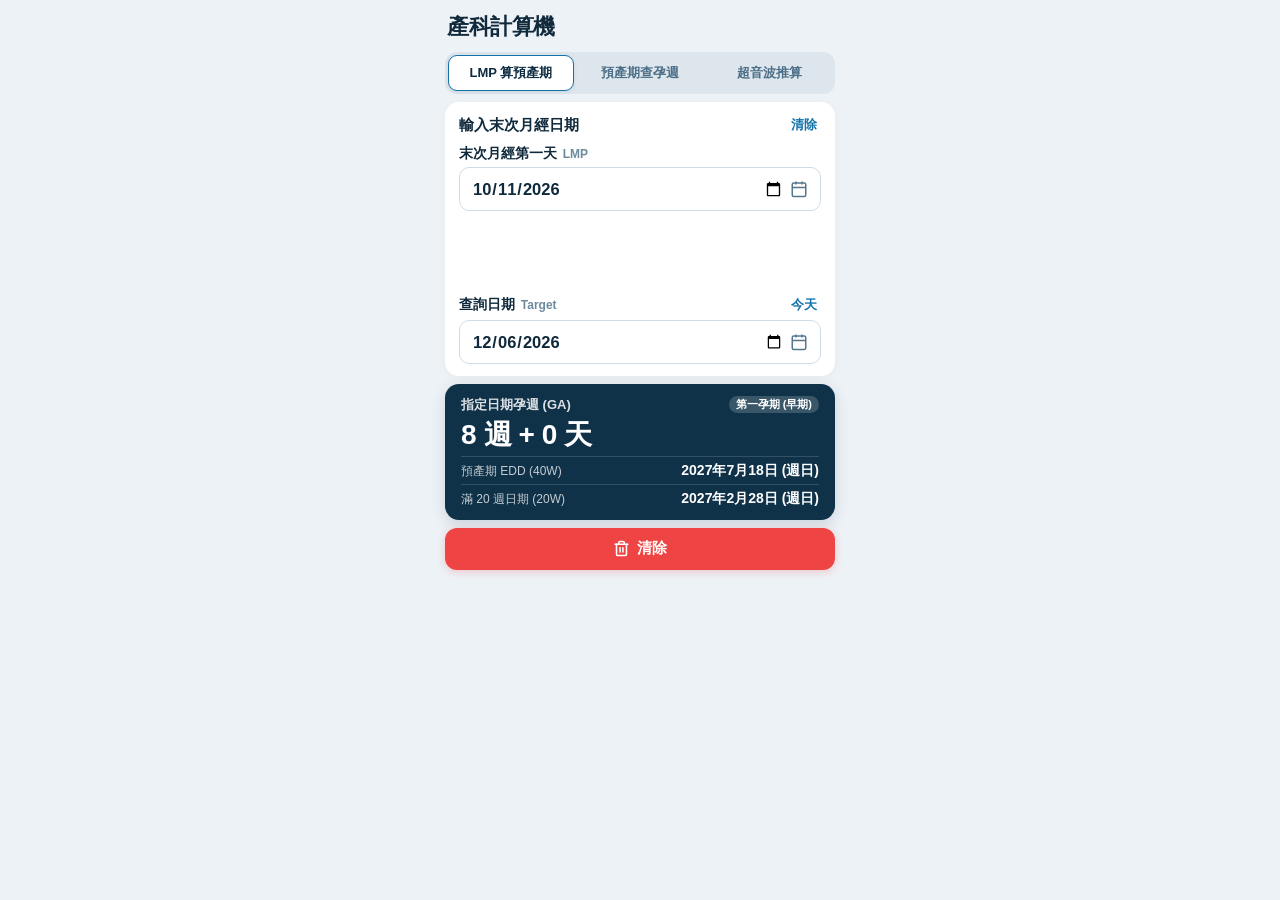
==== docs/index.html @ 5636f6a9 "feat: setup GitHub Pages with web clip icon in docs/ and remove private KVC in ContentView.swift" ====
<!DOCTYPE html>
<html lang="zh-TW">
<head>
  <meta charset="UTF-8">
  <meta name="viewport" content="width=device-width, initial-scale=1.0, maximum-scale=1.0, user-scalable=no, viewport-fit=cover">
  <meta name="apple-mobile-web-app-capable" content="yes">
  <meta name="apple-mobile-web-app-status-bar-style" content="black-translucent">
  <meta name="apple-mobile-web-app-title" content="產科計算機">
  <link rel="apple-touch-icon" href="apple-touch-icon.png">
  <link rel="icon" type="image/png" href="apple-touch-icon.png">
  <meta name="theme-color" content="#EDF2F7">
  <title>產科計算機</title>
  <link rel="stylesheet" href="css/ios-style.css">
</head>
<body>
  <div class="app-container">
    
    <!-- 頂部標題列 -->
    <header class="app-header">
      <h1 class="main-title">產科計算機</h1>
    </header>


    <!-- ★ 1. 最上面：選擇模式分段控制器 -->
    <nav class="mode-nav-segmented">
      <button class="mode-nav-btn active" data-mode="lmp">
        LMP 算預產期
      </button>
      <button class="mode-nav-btn" data-mode="edd">
        預產期查孕週
      </button>
      <button class="mode-nav-btn" data-mode="us">
        超音波推算
      </button>
    </nav>

    <!-- ★ 2. 中間：輸入卡片 (含水平全幅滑移軌道) -->
    <main class="input-card">
      <div class="card-header-row">
        <h2 id="cardTitle" class="card-header-title">輸入末次月經日期</h2>
        <button id="btnClear" class="btn-text-action">清除</button>
      </div>

      <!-- 全幅滑移視窗 (Slider Viewport) -->
      <div class="card-slider-viewport">
        <div id="sliderTrack" class="card-slider-track">
          
          <!-- 面板 1: LMP 模式 -->
          <div class="card-slide-panel" data-panel="lmp">
            <div class="field-group">
              <label class="field-label">末次月經第一天 <span class="field-sub">LMP</span></label>
              <div class="date-input-wrapper">
                <input type="date" id="lmpDateInput" class="custom-date-input">
                <span class="date-calendar-icon">
                  <svg width="18" height="18" viewBox="0 0 24 24" fill="none" stroke="currentColor" stroke-width="2">
                    <rect x="3" y="4" width="18" height="18" rx="2" ry="2"></rect>
                    <line x1="16" y1="2" x2="16" y2="6"></line>
                    <line x1="8" y1="2" x2="8" y2="6"></line>
                    <line x1="3" y1="10" x2="21" y2="10"></line>
                  </svg>
                </span>
              </div>
            </div>
          </div>

          <!-- 面板 2: EDD 模式 -->
          <div class="card-slide-panel" data-panel="edd">
            <div class="field-group">
              <label class="field-label">預產期 <span class="field-sub">EDD / EDC</span></label>
              <div class="date-input-wrapper">
                <input type="date" id="eddDateInput" class="custom-date-input">
                <span class="date-calendar-icon">
                  <svg width="18" height="18" viewBox="0 0 24 24" fill="none" stroke="currentColor" stroke-width="2">
                    <rect x="3" y="4" width="18" height="18" rx="2" ry="2"></rect>
                    <line x1="16" y1="2" x2="16" y2="6"></line>
                    <line x1="8" y1="2" x2="8" y2="6"></line>
                    <line x1="3" y1="10" x2="21" y2="10"></line>
                  </svg>
                </span>
              </div>
            </div>
          </div>

          <!-- 面板 3: 超音波模式 -->
          <div class="card-slide-panel" data-panel="us">
            <div class="us-field-group">
              <div class="field-group">
                <label class="field-label">超音波檢查日 <span class="field-sub">Scan Date</span></label>
                <div class="date-input-wrapper">
                  <input type="date" id="usScanDateInput" class="custom-date-input">
                  <span class="date-calendar-icon">
                    <svg width="18" height="18" viewBox="0 0 24 24" fill="none" stroke="currentColor" stroke-width="2">
                      <rect x="3" y="4" width="18" height="18" rx="2" ry="2"></rect>
                      <line x1="16" y1="2" x2="16" y2="6"></line>
                      <line x1="8" y1="2" x2="8" y2="6"></line>
                      <line x1="3" y1="10" x2="21" y2="10"></line>
                    </svg>
                  </span>
                </div>
              </div>
              <div class="field-row-two-col">
                <div class="field-group col-item">
                  <label class="field-label">CRL <span class="field-sub">頭臀長</span></label>
                  <div class="num-input-wrapper">
                    <input type="number" id="crlInput" class="custom-num-input" placeholder="例如 15" step="0.1" min="1" max="100">
                    <span class="num-unit">mm</span>
                  </div>
                </div>
                <div class="field-group col-item">
                  <label class="field-label">GS <span class="field-sub">妊娠囊</span></label>
                  <div class="num-input-wrapper">
                    <input type="number" id="gsInput" class="custom-num-input" placeholder="例如 20" step="0.1" min="1" max="100">
                    <span class="num-unit">mm</span>
                  </div>
                </div>
              </div>
            </div>
          </div>

        </div>
      </div>

      <!-- 查詢日期 (預設今天，含快捷按鈕) -->
      <div class="field-group">
        <div class="field-label-row">
          <label class="field-label">查詢日期 <span class="field-sub">Target</span></label>
          <button id="btnSetToday" class="btn-text-action">今天</button>
        </div>
        <div class="date-input-wrapper">
          <input type="date" id="queryDateInput" class="custom-date-input">
          <span class="date-calendar-icon">
            <svg width="18" height="18" viewBox="0 0 24 24" fill="none" stroke="currentColor" stroke-width="2">
              <rect x="3" y="4" width="18" height="18" rx="2" ry="2"></rect>
              <line x1="16" y1="2" x2="16" y2="6"></line>
              <line x1="8" y1="2" x2="8" y2="6"></line>
              <line x1="3" y1="10" x2="21" y2="10"></line>
            </svg>
          </span>
        </div>
      </div>
    </main>

    <!-- ★ 3. 最下面：深藍色換算結果卡片 -->
    <section class="result-navy-card">
      <div class="result-label-row">
        <span id="resultCardLabel" class="result-top-label">指定日期孕週 (GA)</span>
        <span id="resultBadge" class="result-pill-badge">--</span>
      </div>

      <!-- 大字週數換算結果 -->
      <div id="resultGaDisplay" class="result-main-val">-- 週 + - 天</div>

      <!-- 超音波當日週數 (僅超音波模式顯示) -->
      <div id="usScanRow" class="result-sub-row" style="display: none;">
        <span class="result-sub-label">檢查當日週數</span>
        <span id="resultScanGaDisplay" class="result-sub-val">-- 週 + - 天</span>
      </div>

      <!-- 預產期資訊列 -->
      <div class="result-sub-row">
        <span id="resultSubLabel" class="result-sub-label">預產期 EDD (40W)</span>
        <span id="resultEddDisplay" class="result-sub-val">-- 年 -- 月 -- 日</span>
      </div>

      <!-- 滿 20 週日期資訊列 (高層次超音波基準) -->
      <div class="result-sub-row">
        <span class="result-sub-label">滿 20 週日期 (20W)</span>
        <span id="resultWeek20Display" class="result-sub-val">-- 年 -- 月 -- 日</span>
      </div>
    </section>

    <!-- ★ 4. UI 最下面：紅色清除按鈕 -->
    <button id="btnResetAll" class="btn-danger-reset">
      <svg width="17" height="17" viewBox="0 0 24 24" fill="none" stroke="currentColor" stroke-width="2.2" stroke-linecap="round" stroke-linejoin="round">
        <path d="M3 6h18"></path>
        <path d="M19 6v14c0 1-1 2-2 2H7c-1 0-2-1-2-2V6"></path>
        <path d="M8 6V4c0-1 1-2 2-2h4c1 0 2 1 2 2v2"></path>
        <line x1="10" y1="11" x2="10" y2="17"></line>
        <line x1="14" y1="11" x2="14" y2="17"></line>
      </svg>
      清除
    </button>

  </div>

  <!-- 腳本載入 -->

  <script src="js/ob-engine.js"></script>
  <script src="js/app.js"></script>
</body>
</html>
---- docs/css/ios-style.css ----
/* ==========================================================================
   OB Calculator - iPhone 專屬精簡無滾動版面樣式
   移除所有非必要解說文字，全功能一屏完整呈現
   ========================================================================== */

:root {
  --bg-canvas: #EDF2F7;
  --card-bg: #FFFFFF;
  --text-dark: #102A3C;
  --text-muted: #57778E;
  --primary-blue: #1473AB;
  --input-border: #CFDCE8;
  --input-border-active: #1473AB;
  --navy-card-bg: #0F3249;
  --navy-card-text: #FFFFFF;
}

* {
  box-sizing: border-box;
  margin: 0;
  padding: 0;
  -webkit-tap-highlight-color: transparent;
}

html, body {
  width: 100%;
  overflow-x: hidden;
  background-color: var(--bg-canvas);
}

body {
  font-family: -apple-system, BlinkMacSystemFont, "SF Pro Display", "SF Pro Text", "PingFang TC", "Helvetica Neue", Arial, sans-serif;
  color: var(--text-dark);
  line-height: 1.35;
  -webkit-font-smoothing: antialiased;
  padding-top: max(env(safe-area-inset-top, 0px), 8px);
  padding-bottom: max(env(safe-area-inset-bottom, 0px), 12px);
  padding-left: max(env(safe-area-inset-left, 0px), 16px);
  padding-right: max(env(safe-area-inset-right, 0px), 16px);
  min-height: 100vh;
  display: flex;
  flex-direction: column;
  align-items: center;
}

.app-container {
  width: 100%;
  max-width: 390px;
  display: flex;
  flex-direction: column;
  gap: 8px;
}

/* 頂部標題列 */
.app-header {
  display: flex;
  align-items: center;
  justify-content: flex-start;
  padding: 4px 2px 2px 2px;
}

.main-title {
  font-size: 22px;
  font-weight: 800;
  color: var(--text-dark);
  letter-spacing: -0.4px;
}

/* ★ 1. 選擇模式分段控制器 */

.mode-nav-segmented {
  display: flex;
  background-color: #DDE6ED;
  border-radius: 12px;
  padding: 3px;
  gap: 3px;
}

.mode-nav-btn {
  flex: 1;
  border: 1.5px solid transparent;
  background: transparent;
  padding: 8px 2px;
  border-radius: 9px;
  font-size: 13px;
  font-weight: 600;
  color: #4C6E86;
  cursor: pointer;
  transition: all 0.15s ease;
  text-align: center;
  white-space: nowrap;
}

.mode-nav-btn.active {
  background-color: #FFFFFF;
  border-color: #1272AA;
  color: #0C2B40;
  font-weight: 700;
  box-shadow: 0 1px 4px rgba(16, 42, 60, 0.08);
}

/* ★ 2. 輸入卡片 */
.input-card {
  background-color: var(--card-bg);
  border-radius: 14px;
  padding: 12px 14px;
  box-shadow: 0 2px 8px rgba(16, 42, 60, 0.04);
  display: flex;
  flex-direction: column;
  gap: 8px;
}

.card-header-row {
  display: flex;
  justify-content: space-between;
  align-items: center;
}

.card-header-title {
  font-size: 15px;
  font-weight: 700;
  color: var(--text-dark);
}

.btn-text-action {
  background: transparent;
  border: none;
  font-size: 13px;
  font-weight: 600;
  color: #1473AB;
  cursor: pointer;
  padding: 2px 4px;
}

.btn-text-action:active {
  opacity: 0.6;
}

/* 全幅滑移視窗與滑動軌道 (Apple HIG Page View Controller 視覺體驗) */
.card-slider-viewport {
  width: 100%;
  overflow: hidden;
  position: relative;
}

.card-slider-track {
  display: flex;
  width: 300%;
  transition: transform 0.32s cubic-bezier(0.22, 1, 0.36, 1);
  will-change: transform;
}

.card-slide-panel {
  width: 33.3333%;
  flex-shrink: 0;
  display: flex;
  flex-direction: column;
  gap: 8px;
  padding: 1px 0;
}

/* 欄位群組 */
.field-group {
  display: flex;
  flex-direction: column;
  gap: 4px;
}

.field-label-row {
  display: flex;
  justify-content: space-between;
  align-items: center;
}

.field-label {
  font-size: 13.5px;
  font-weight: 700;
  color: var(--text-dark);
}

.field-sub {
  font-size: 12px;
  font-weight: 600;
  color: #6C8A9E;
  margin-left: 2px;
}

.date-input-wrapper {
  position: relative;
  width: 100%;
  display: flex;
  align-items: center;
  background-color: #FFFFFF;
  border: 1.5px solid var(--input-border);
  border-radius: 10px;
  padding: 0 12px;
  height: 44px;
  transition: border-color 0.15s;
}

.date-input-wrapper:focus-within {
  border-color: var(--input-border-active);
  box-shadow: 0 0 0 2px rgba(20, 115, 171, 0.15);
}

.custom-date-input {
  width: 100%;
  height: 100%;
  border: none;
  background: transparent;
  font-size: 16.5px;
  font-weight: 700;
  color: var(--text-dark);
  font-family: inherit;
  outline: none;
  cursor: pointer;
  -webkit-appearance: none;
}

.date-calendar-icon {
  display: flex;
  align-items: center;
  justify-content: center;
  color: #55778E;
  pointer-events: none;
  margin-left: 6px;
}

/* 超音波輸入專用樣式 */
.us-field-group {
  display: flex;
  flex-direction: column;
  gap: 8px;
}

.field-row-two-col {
  display: flex;
  gap: 8px;
  width: 100%;
}

.col-item {
  flex: 1;
  min-width: 0;
}

.num-input-wrapper {
  position: relative;
  width: 100%;
  display: flex;
  align-items: center;
  background-color: #FFFFFF;
  border: 1.5px solid var(--input-border);
  border-radius: 10px;
  padding: 0 10px;
  height: 44px;
  transition: border-color 0.15s, box-shadow 0.15s;
}

.num-input-wrapper:focus-within {
  border-color: var(--input-border-active);
  box-shadow: 0 0 0 2px rgba(20, 115, 171, 0.15);
}

.custom-num-input {
  width: 100%;
  height: 100%;
  border: none;
  background: transparent;
  font-size: 16.5px;
  font-weight: 700;
  color: var(--text-dark);
  font-family: inherit;
  outline: none;
  -webkit-appearance: none;
}

.custom-num-input::placeholder {
  color: #9EB5C7;
  font-weight: 500;
}

.num-unit {
  font-size: 13px;
  font-weight: 700;
  color: var(--text-muted);
  margin-left: 4px;
  user-select: none;
}

/* ★ 3. 最下面：深藍色換算結果卡片 */
.result-navy-card {
  background-color: var(--navy-card-bg);
  color: var(--navy-card-text);
  border-radius: 14px;
  padding: 12px 16px;
  display: flex;
  flex-direction: column;
  gap: 4px;
  box-shadow: 0 4px 14px rgba(15, 50, 73, 0.16);
}

.result-label-row {
  display: flex;
  justify-content: space-between;
  align-items: center;
}

.result-top-label {
  font-size: 13px;
  font-weight: 600;
  color: rgba(255, 255, 255, 0.85);
}

.result-pill-badge {
  background: rgba(255, 255, 255, 0.18);
  padding: 1px 7px;
  border-radius: 10px;
  font-size: 11px;
  font-weight: 600;
}

.result-main-val {
  font-size: 28px;
  font-weight: 800;
  letter-spacing: -0.4px;
  line-height: 1.15;
  margin: 1px 0;
}

.result-sub-row {
  display: flex;
  justify-content: space-between;
  align-items: baseline;
  padding-top: 4px;
  border-top: 1px solid rgba(255, 255, 255, 0.15);
}

.result-sub-label {
  font-size: 12px;
  color: rgba(255, 255, 255, 0.75);
}

.result-sub-val {
  font-size: 14px;
  font-weight: 700;
  color: #FFFFFF;
}

/* ★ 4. UI 最下面：紅色一鍵清空按鈕 */
.btn-danger-reset {
  width: 100%;
  height: 42px;
  background-color: #EF4444;
  color: #FFFFFF;
  border: none;
  border-radius: 12px;
  font-size: 15px;
  font-weight: 700;
  display: flex;
  align-items: center;
  justify-content: center;
  gap: 7px;
  cursor: pointer;
  box-shadow: 0 2px 8px rgba(239, 68, 68, 0.25);
  transition: all 0.15s ease;
  user-select: none;
  -webkit-appearance: none;
}

.btn-danger-reset:active {
  background-color: #DC2626;
  transform: scale(0.98);
  box-shadow: 0 1px 4px rgba(220, 38, 38, 0.2);
}

/* ★ 5. iOS 原生平滑換頁動畫 (Horizontal Slide Transition) */
.slide-in-from-right {
  animation: iosSlideInRight 0.2s cubic-bezier(0.16, 1, 0.3, 1) both;
}

.slide-in-from-left {
  animation: iosSlideInLeft 0.2s cubic-bezier(0.16, 1, 0.3, 1) both;
}

@keyframes iosSlideInRight {
  0% {
    opacity: 0.45;
    transform: translate3d(24px, 0, 0);
  }
  100% {
    opacity: 1;
    transform: translate3d(0, 0, 0);
  }
}

@keyframes iosSlideInLeft {
  0% {
    opacity: 0.45;
    transform: translate3d(-24px, 0, 0);
  }
  100% {
    opacity: 1;
    transform: translate3d(0, 0, 0);
  }
}
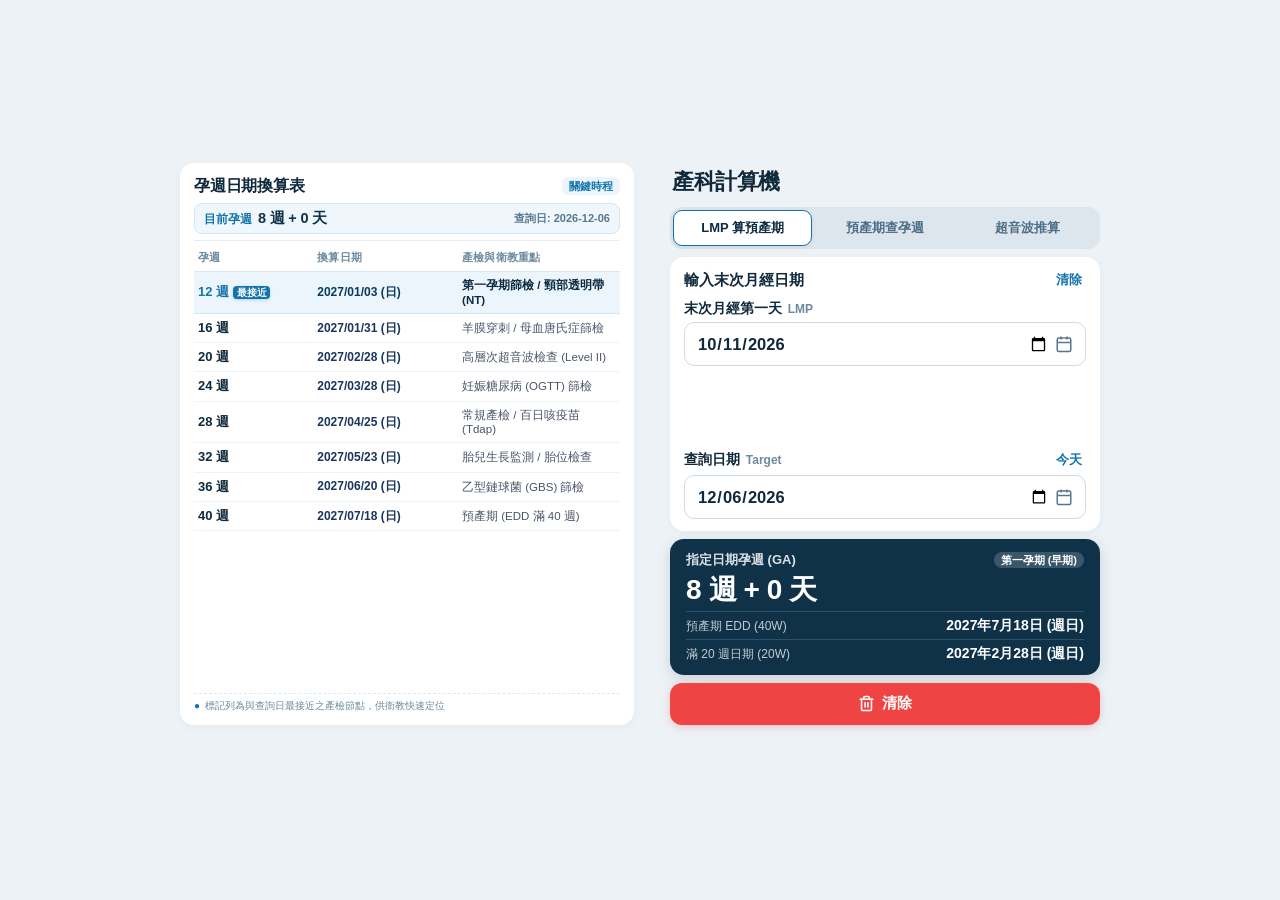
==== commit e0dde6c9: "feat: implement iPhone Duo dual-screen adaptive layout with milestone table" ====
--- a/docs/index.html
+++ b/docs/index.html
@@ -4,10 +4,11 @@
   <meta charset="UTF-8">
   <meta name="viewport" content="width=device-width, initial-scale=1.0, maximum-scale=1.0, user-scalable=no, viewport-fit=cover">
   <meta name="apple-mobile-web-app-capable" content="yes">
-  <meta name="apple-mobile-web-app-status-bar-style" content="black-translucent">
+  <meta name="apple-mobile-web-app-status-bar-style" content="default">
   <meta name="apple-mobile-web-app-title" content="產科計算機">
   <link rel="apple-touch-icon" href="apple-touch-icon.png">
   <link rel="icon" type="image/png" href="apple-touch-icon.png">
+  <link rel="manifest" href="manifest.json">
   <meta name="theme-color" content="#EDF2F7">
   <title>產科計算機</title>
   <link rel="stylesheet" href="css/ios-style.css">
@@ -15,79 +16,99 @@
 <body>
   <div class="app-container">
     
-    <!-- 頂部標題列 -->
-    <header class="app-header">
-      <h1 class="main-title">產科計算機</h1>
-    </header>
-
-
-    <!-- ★ 1. 最上面：選擇模式分段控制器 -->
-    <nav class="mode-nav-segmented">
-      <button class="mode-nav-btn active" data-mode="lmp">
-        LMP 算預產期
-      </button>
-      <button class="mode-nav-btn" data-mode="edd">
-        預產期查孕週
-      </button>
-      <button class="mode-nav-btn" data-mode="us">
-        超音波推算
-      </button>
-    </nav>
-
-    <!-- ★ 2. 中間：輸入卡片 (含水平全幅滑移軌道) -->
-    <main class="input-card">
-      <div class="card-header-row">
-        <h2 id="cardTitle" class="card-header-title">輸入末次月經日期</h2>
-        <button id="btnClear" class="btn-text-action">清除</button>
+    <!-- ★ 左側欄：孕週日期換算表 (Duo 開蓋雙螢幕時自然呈現，合蓋時平順收合) -->
+    <aside class="duo-schedule-pane" id="duoSchedulePane" aria-label="孕週日期換算表">
+      <div class="schedule-card">
+        <div class="schedule-header">
+          <div class="schedule-title-row">
+            <h2 class="schedule-title">孕週日期換算表</h2>
+            <span class="schedule-mode-tag" id="scheduleModeTag">關鍵時程</span>
+          </div>
+          <div class="schedule-current-banner" id="scheduleCurrentBanner">
+            <div class="banner-text-group">
+              <span class="schedule-banner-label">目前孕週</span>
+              <span class="schedule-banner-val" id="scheduleGaValue">-- 週 + - 天</span>
+            </div>
+            <span class="schedule-banner-date" id="scheduleQueryDateDisplay"></span>
+          </div>
+        </div>
+
+        <!-- 空狀態 (未輸入末次月經/預產期時顯示) -->
+        <div class="schedule-empty-state" id="scheduleEmptyState" style="display: none;">
+          <div class="empty-icon-wrap">
+            <svg width="34" height="34" viewBox="0 0 24 24" fill="none" stroke="currentColor" stroke-width="1.8">
+              <rect x="3" y="4" width="18" height="18" rx="2" ry="2"></rect>
+              <line x1="16" y1="2" x2="16" y2="6"></line>
+              <line x1="8" y1="2" x2="8" y2="6"></line>
+              <line x1="3" y1="10" x2="21" y2="10"></line>
+              <circle cx="12" cy="15" r="2"></circle>
+            </svg>
+          </div>
+          <p class="empty-title">請在右側輸入日期</p>
+          <p class="empty-desc">輸入末次月經或預產期後，將自動排定各週產檢節點</p>
+        </div>
+
+        <!-- 孕週換算表格 (12, 16, 20, 24, 28, 32, 36, 40 週) -->
+        <div class="schedule-table-wrap" id="scheduleTableWrap">
+          <table class="milestone-table">
+            <thead>
+              <tr>
+                <th class="th-week">孕週</th>
+                <th class="th-date">換算日期</th>
+                <th class="th-focus">產檢與衛教重點</th>
+              </tr>
+            </thead>
+            <tbody id="milestoneTableBody">
+              <!-- 由 JavaScript 動態即時渲染 -->
+            </tbody>
+          </table>
+        </div>
+
+        <div class="schedule-footer-hint" id="scheduleFooterHint">
+          <span class="hint-bullet">●</span>
+          <span class="hint-text">標記列為與查詢日最接近之產檢節點，供衛教快速定位</span>
+        </div>
       </div>
-
-      <!-- 全幅滑移視窗 (Slider Viewport) -->
-      <div class="card-slider-viewport">
-        <div id="sliderTrack" class="card-slider-track">
-          
-          <!-- 面板 1: LMP 模式 -->
-          <div class="card-slide-panel" data-panel="lmp">
-            <div class="field-group">
-              <label class="field-label">末次月經第一天 <span class="field-sub">LMP</span></label>
-              <div class="date-input-wrapper">
-                <input type="date" id="lmpDateInput" class="custom-date-input">
-                <span class="date-calendar-icon">
-                  <svg width="18" height="18" viewBox="0 0 24 24" fill="none" stroke="currentColor" stroke-width="2">
-                    <rect x="3" y="4" width="18" height="18" rx="2" ry="2"></rect>
-                    <line x1="16" y1="2" x2="16" y2="6"></line>
-                    <line x1="8" y1="2" x2="8" y2="6"></line>
-                    <line x1="3" y1="10" x2="21" y2="10"></line>
-                  </svg>
-                </span>
-              </div>
-            </div>
-          </div>
-
-          <!-- 面板 2: EDD 模式 -->
-          <div class="card-slide-panel" data-panel="edd">
-            <div class="field-group">
-              <label class="field-label">預產期 <span class="field-sub">EDD / EDC</span></label>
-              <div class="date-input-wrapper">
-                <input type="date" id="eddDateInput" class="custom-date-input">
-                <span class="date-calendar-icon">
-                  <svg width="18" height="18" viewBox="0 0 24 24" fill="none" stroke="currentColor" stroke-width="2">
-                    <rect x="3" y="4" width="18" height="18" rx="2" ry="2"></rect>
-                    <line x1="16" y1="2" x2="16" y2="6"></line>
-                    <line x1="8" y1="2" x2="8" y2="6"></line>
-                    <line x1="3" y1="10" x2="21" y2="10"></line>
-                  </svg>
-                </span>
-              </div>
-            </div>
-          </div>
-
-          <!-- 面板 3: 超音波模式 -->
-          <div class="card-slide-panel" data-panel="us">
-            <div class="us-field-group">
+    </aside>
+
+    <!-- ★ 右側欄：計算機本體 (合蓋為單畫面置中，開蓋時平順移至右側) -->
+    <main class="duo-calculator-pane" id="duoCalculatorPane">
+      
+      <!-- 頂部標題列 -->
+      <header class="app-header">
+        <h1 class="main-title">產科計算機</h1>
+      </header>
+
+      <!-- 1. 選擇模式分段控制器 -->
+      <nav class="mode-nav-segmented">
+        <button class="mode-nav-btn active" data-mode="lmp">
+          LMP 算預產期
+        </button>
+        <button class="mode-nav-btn" data-mode="edd">
+          預產期查孕週
+        </button>
+        <button class="mode-nav-btn" data-mode="us">
+          超音波推算
+        </button>
+      </nav>
+
+      <!-- 2. 輸入卡片 (含水平全幅滑移軌道) -->
+      <section class="input-card">
+        <div class="card-header-row">
+          <h2 id="cardTitle" class="card-header-title">輸入末次月經日期</h2>
+          <button id="btnClear" class="btn-text-action">清除</button>
+        </div>
+
+        <!-- 全幅滑移視窗 (Slider Viewport) -->
+        <div class="card-slider-viewport">
+          <div id="sliderTrack" class="card-slider-track">
+            
+            <!-- 面板 1: LMP 模式 -->
+            <div class="card-slide-panel" data-panel="lmp">
               <div class="field-group">
-                <label class="field-label">超音波檢查日 <span class="field-sub">Scan Date</span></label>
+                <label class="field-label">末次月經第一天 <span class="field-sub">LMP</span></label>
                 <div class="date-input-wrapper">
-                  <input type="date" id="usScanDateInput" class="custom-date-input">
+                  <input type="date" id="lmpDateInput" class="custom-date-input">
                   <span class="date-calendar-icon">
                     <svg width="18" height="18" viewBox="0 0 24 24" fill="none" stroke="currentColor" stroke-width="2">
                       <rect x="3" y="4" width="18" height="18" rx="2" ry="2"></rect>
@@ -98,94 +119,142 @@
                   </span>
                 </div>
               </div>
-              <div class="field-row-two-col">
-                <div class="field-group col-item">
-                  <label class="field-label">CRL <span class="field-sub">頭臀長</span></label>
-                  <div class="num-input-wrapper">
-                    <input type="number" id="crlInput" class="custom-num-input" placeholder="例如 15" step="0.1" min="1" max="100">
-                    <span class="num-unit">mm</span>
+            </div>
+
+            <!-- 面板 2: EDD 模式 -->
+            <div class="card-slide-panel" data-panel="edd">
+              <div class="field-group">
+                <label class="field-label">預產期 <span class="field-sub">EDD / EDC</span></label>
+                <div class="date-input-wrapper">
+                  <input type="date" id="eddDateInput" class="custom-date-input">
+                  <span class="date-calendar-icon">
+                    <svg width="18" height="18" viewBox="0 0 24 24" fill="none" stroke="currentColor" stroke-width="2">
+                      <rect x="3" y="4" width="18" height="18" rx="2" ry="2"></rect>
+                      <line x1="16" y1="2" x2="16" y2="6"></line>
+                      <line x1="8" y1="2" x2="8" y2="6"></line>
+                      <line x1="3" y1="10" x2="21" y2="10"></line>
+                    </svg>
+                  </span>
+                </div>
+              </div>
+            </div>
+
+            <!-- 面板 3: 超音波模式 -->
+            <div class="card-slide-panel" data-panel="us">
+              <div class="us-field-group">
+                <div class="field-group">
+                  <label class="field-label">超音波檢查日 <span class="field-sub">Scan Date</span></label>
+                  <div class="date-input-wrapper">
+                    <input type="date" id="usScanDateInput" class="custom-date-input">
+                    <span class="date-calendar-icon">
+                      <svg width="18" height="18" viewBox="0 0 24 24" fill="none" stroke="currentColor" stroke-width="2">
+                        <rect x="3" y="4" width="18" height="18" rx="2" ry="2"></rect>
+                        <line x1="16" y1="2" x2="16" y2="6"></line>
+                        <line x1="8" y1="2" x2="8" y2="6"></line>
+                        <line x1="3" y1="10" x2="21" y2="10"></line>
+                      </svg>
+                    </span>
                   </div>
                 </div>
-                <div class="field-group col-item">
-                  <label class="field-label">GS <span class="field-sub">妊娠囊</span></label>
-                  <div class="num-input-wrapper">
-                    <input type="number" id="gsInput" class="custom-num-input" placeholder="例如 20" step="0.1" min="1" max="100">
-                    <span class="num-unit">mm</span>
+                <div class="field-row-two-col">
+                  <div class="field-group col-item">
+                    <label class="field-label">CRL <span class="field-sub">頭臀長</span></label>
+                    <div class="num-input-wrapper">
+                      <input type="number" id="crlInput" class="custom-num-input" placeholder="例如 15" step="0.1" min="1" max="100">
+                      <span class="num-unit">mm</span>
+                    </div>
                   </div>
+                  <div class="field-group col-item">
+                    <label class="field-label">GS <span class="field-sub">妊娠囊</span></label>
+                    <div class="num-input-wrapper">
+                      <input type="number" id="gsInput" class="custom-num-input" placeholder="例如 20" step="0.1" min="1" max="100">
+                      <span class="num-unit">mm</span>
+                    </div>
+                  </div>
                 </div>
               </div>
             </div>
-          </div>
-
-        </div>
-      </div>
-
-      <!-- 查詢日期 (預設今天，含快捷按鈕) -->
-      <div class="field-group">
-        <div class="field-label-row">
-          <label class="field-label">查詢日期 <span class="field-sub">Target</span></label>
-          <button id="btnSetToday" class="btn-text-action">今天</button>
-        </div>
-        <div class="date-input-wrapper">
-          <input type="date" id="queryDateInput" class="custom-date-input">
-          <span class="date-calendar-icon">
-            <svg width="18" height="18" viewBox="0 0 24 24" fill="none" stroke="currentColor" stroke-width="2">
-              <rect x="3" y="4" width="18" height="18" rx="2" ry="2"></rect>
-              <line x1="16" y1="2" x2="16" y2="6"></line>
-              <line x1="8" y1="2" x2="8" y2="6"></line>
-              <line x1="3" y1="10" x2="21" y2="10"></line>
-            </svg>
-          </span>
-        </div>
-      </div>
+
+          </div>
+        </div>
+
+        <!-- 查詢日期 (預設今天，含快捷按鈕) -->
+        <div class="field-group">
+          <div class="field-label-row">
+            <label class="field-label">查詢日期 <span class="field-sub">Target</span></label>
+            <button id="btnSetToday" class="btn-text-action">今天</button>
+          </div>
+          <div class="date-input-wrapper">
+            <input type="date" id="queryDateInput" class="custom-date-input">
+            <span class="date-calendar-icon">
+              <svg width="18" height="18" viewBox="0 0 24 24" fill="none" stroke="currentColor" stroke-width="2">
+                <rect x="3" y="4" width="18" height="18" rx="2" ry="2"></rect>
+                <line x1="16" y1="2" x2="16" y2="6"></line>
+                <line x1="8" y1="2" x2="8" y2="6"></line>
+                <line x1="3" y1="10" x2="21" y2="10"></line>
+              </svg>
+            </span>
+          </div>
+        </div>
+      </section>
+
+      <!-- 3. 深藍色換算結果卡片 -->
+      <section class="result-navy-card">
+        <div class="result-label-row">
+          <span id="resultCardLabel" class="result-top-label">指定日期孕週 (GA)</span>
+          <span id="resultBadge" class="result-pill-badge">--</span>
+        </div>
+
+        <!-- 大字週數換算結果 -->
+        <div id="resultGaDisplay" class="result-main-val">-- 週 + - 天</div>
+
+        <!-- 超音波當日週數 (僅超音波模式顯示) -->
+        <div id="usScanRow" class="result-sub-row" style="display: none;">
+          <span class="result-sub-label">檢查當日週數</span>
+          <span id="resultScanGaDisplay" class="result-sub-val">-- 週 + - 天</span>
+        </div>
+
+        <!-- 預產期資訊列 -->
+        <div class="result-sub-row">
+          <span id="resultSubLabel" class="result-sub-label">預產期 EDD (40W)</span>
+          <span id="resultEddDisplay" class="result-sub-val">-- 年 -- 月 -- 日</span>
+        </div>
+
+        <!-- 滿 20 週日期資訊列 (高層次超音波基準) -->
+        <div class="result-sub-row">
+          <span class="result-sub-label">滿 20 週日期 (20W)</span>
+          <span id="resultWeek20Display" class="result-sub-val">-- 年 -- 月 -- 日</span>
+        </div>
+      </section>
+
+      <!-- 4. UI 最下面：紅色清除按鈕 -->
+      <button id="btnResetAll" class="btn-danger-reset">
+        <svg width="17" height="17" viewBox="0 0 24 24" fill="none" stroke="currentColor" stroke-width="2.2" stroke-linecap="round" stroke-linejoin="round">
+          <path d="M3 6h18"></path>
+          <path d="M19 6v14c0 1-1 2-2 2H7c-1 0-2-1-2-2V6"></path>
+          <path d="M8 6V4c0-1 1-2 2-2h4c1 0 2 1 2 2v2"></path>
+          <line x1="10" y1="11" x2="10" y2="17"></line>
+          <line x1="14" y1="11" x2="14" y2="17"></line>
+        </svg>
+        清除
+      </button>
+
     </main>
 
-    <!-- ★ 3. 最下面：深藍色換算結果卡片 -->
-    <section class="result-navy-card">
-      <div class="result-label-row">
-        <span id="resultCardLabel" class="result-top-label">指定日期孕週 (GA)</span>
-        <span id="resultBadge" class="result-pill-badge">--</span>
-      </div>
-
-      <!-- 大字週數換算結果 -->
-      <div id="resultGaDisplay" class="result-main-val">-- 週 + - 天</div>
-
-      <!-- 超音波當日週數 (僅超音波模式顯示) -->
-      <div id="usScanRow" class="result-sub-row" style="display: none;">
-        <span class="result-sub-label">檢查當日週數</span>
-        <span id="resultScanGaDisplay" class="result-sub-val">-- 週 + - 天</span>
-      </div>
-
-      <!-- 預產期資訊列 -->
-      <div class="result-sub-row">
-        <span id="resultSubLabel" class="result-sub-label">預產期 EDD (40W)</span>
-        <span id="resultEddDisplay" class="result-sub-val">-- 年 -- 月 -- 日</span>
-      </div>
-
-      <!-- 滿 20 週日期資訊列 (高層次超音波基準) -->
-      <div class="result-sub-row">
-        <span class="result-sub-label">滿 20 週日期 (20W)</span>
-        <span id="resultWeek20Display" class="result-sub-val">-- 年 -- 月 -- 日</span>
-      </div>
-    </section>
-
-    <!-- ★ 4. UI 最下面：紅色清除按鈕 -->
-    <button id="btnResetAll" class="btn-danger-reset">
-      <svg width="17" height="17" viewBox="0 0 24 24" fill="none" stroke="currentColor" stroke-width="2.2" stroke-linecap="round" stroke-linejoin="round">
-        <path d="M3 6h18"></path>
-        <path d="M19 6v14c0 1-1 2-2 2H7c-1 0-2-1-2-2V6"></path>
-        <path d="M8 6V4c0-1 1-2 2-2h4c1 0 2 1 2 2v2"></path>
-        <line x1="10" y1="11" x2="10" y2="17"></line>
-        <line x1="14" y1="11" x2="14" y2="17"></line>
-      </svg>
-      清除
-    </button>
-
   </div>
 
   <!-- 腳本載入 -->
-
   <script src="js/ob-engine.js"></script>
   <script src="js/app.js"></script>
+  <script>
+    // PWA Service Worker 註冊 (支援離線秒開與斷網執行)
+    if ('serviceWorker' in navigator) {
+      window.addEventListener('load', () => {
+        navigator.serviceWorker.register('./sw.js')
+          .then((reg) => console.log('PWA ServiceWorker ready, scope:', reg.scope))
+          .catch((err) => console.error('PWA ServiceWorker error:', err));
+      });
+    }
+  </script>
 </body>
 </html>
--- a/docs/css/ios-style.css
+++ b/docs/css/ios-style.css
@@ -1,6 +1,6 @@
 /* ==========================================================================
    OB Calculator - iPhone 專屬精簡無滾動版面樣式
-   移除所有非必要解說文字，全功能一屏完整呈現
+   iPhone Duo 雙螢幕摺疊適配 (合蓋單屏 / 開蓋雙屏左右分欄)
    ========================================================================== */
 
 :root {
@@ -9,10 +9,13 @@
   --text-dark: #102A3C;
   --text-muted: #57778E;
   --primary-blue: #1473AB;
+  --primary-light: #EBF5FB;
   --input-border: #CFDCE8;
   --input-border-active: #1473AB;
   --navy-card-bg: #0F3249;
   --navy-card-text: #FFFFFF;
+  --danger-red: #EF4444;
+  --danger-red-hover: #DC2626;
 }
 
 * {
@@ -43,9 +46,25 @@
   align-items: center;
 }
 
+/* ==========================================================================
+   合蓋時 / 單畫面計算機 (預設版面: 適合快速輸入與查詢，零滾動)
+   ========================================================================== */
+
 .app-container {
   width: 100%;
   max-width: 390px;
+  display: flex;
+  flex-direction: column;
+  gap: 8px;
+}
+
+/* 合蓋或小螢幕時：換算表隱藏 */
+.duo-schedule-pane {
+  display: none !important;
+}
+
+.duo-calculator-pane {
+  width: 100%;
   display: flex;
   flex-direction: column;
   gap: 8px;
@@ -66,8 +85,7 @@
   letter-spacing: -0.4px;
 }
 
-/* ★ 1. 選擇模式分段控制器 */
-
+/* 1. 選擇模式分段控制器 */
 .mode-nav-segmented {
   display: flex;
   background-color: #DDE6ED;
@@ -99,7 +117,7 @@
   box-shadow: 0 1px 4px rgba(16, 42, 60, 0.08);
 }
 
-/* ★ 2. 輸入卡片 */
+/* 2. 輸入卡片 */
 .input-card {
   background-color: var(--card-bg);
   border-radius: 14px;
@@ -127,7 +145,7 @@
   border: none;
   font-size: 13px;
   font-weight: 600;
-  color: #1473AB;
+  color: var(--primary-blue);
   cursor: pointer;
   padding: 2px 4px;
 }
@@ -288,7 +306,7 @@
   user-select: none;
 }
 
-/* ★ 3. 最下面：深藍色換算結果卡片 */
+/* 3. 最下面：深藍色換算結果卡片 */
 .result-navy-card {
   background-color: var(--navy-card-bg);
   color: var(--navy-card-text);
@@ -347,11 +365,11 @@
   color: #FFFFFF;
 }
 
-/* ★ 4. UI 最下面：紅色一鍵清空按鈕 */
+/* 4. UI 最下面：紅色一鍵清空按鈕 */
 .btn-danger-reset {
   width: 100%;
   height: 42px;
-  background-color: #EF4444;
+  background-color: var(--danger-red);
   color: #FFFFFF;
   border: none;
   border-radius: 12px;
@@ -369,24 +387,67 @@
 }
 
 .btn-danger-reset:active {
-  background-color: #DC2626;
+  background-color: var(--danger-red-hover);
   transform: scale(0.98);
   box-shadow: 0 1px 4px rgba(220, 38, 38, 0.2);
 }
 
-/* ★ 5. iOS 原生平滑換頁動畫 (Horizontal Slide Transition) */
-.slide-in-from-right {
-  animation: iosSlideInRight 0.2s cubic-bezier(0.16, 1, 0.3, 1) both;
-}
-
-.slide-in-from-left {
-  animation: iosSlideInLeft 0.2s cubic-bezier(0.16, 1, 0.3, 1) both;
-}
-
-@keyframes iosSlideInRight {
+/* ==========================================================================
+   ★ iPhone Duo / 雙螢幕開蓋與寬螢幕左右分欄 (Dual-Screen Adaptive)
+   左側：孕週日期換算表 | 右側：計算機本體 (流暢開合過渡，避免硬編碼尺寸)
+   ========================================================================== */
+
+@media (min-width: 520px) {
+  body {
+    padding-top: max(env(safe-area-inset-top, 0px), 12px);
+    padding-bottom: max(env(safe-area-inset-bottom, 0px), 24px);
+    padding-left: max(env(safe-area-inset-left, 0px), 16px);
+    padding-right: max(env(safe-area-inset-right, 0px), 16px);
+    justify-content: center;
+  }
+
+  .app-container {
+    max-width: 920px;
+    display: flex;
+    flex-direction: row;
+    align-items: stretch;
+    justify-content: center;
+    gap: 24px; /* 避開 iPhone Duo 物理中軸折痕 (Hinge Safe Margin) */
+  }
+
+  /* 左側欄：孕週日期換算表 */
+  .duo-schedule-pane {
+    display: flex !important;
+    flex-direction: column;
+    flex: 1 1 270px;
+    max-width: 480px;
+    min-width: 250px;
+    animation: duoSlideInLeft 0.3s cubic-bezier(0.16, 1, 0.3, 1) both;
+  }
+
+  /* 右側欄：計算機本體平順移至右側 */
+  .duo-calculator-pane {
+    display: flex;
+    flex-direction: column;
+    flex: 1 1 280px;
+    max-width: 430px;
+    min-width: 260px;
+    gap: 8px;
+    animation: duoShiftRight 0.3s cubic-bezier(0.16, 1, 0.3, 1) both;
+  }
+}
+
+@media (min-width: 768px) {
+  .app-container {
+    gap: 36px;
+  }
+}
+
+/* 開合自然平順動畫 */
+@keyframes duoSlideInLeft {
   0% {
-    opacity: 0.45;
-    transform: translate3d(24px, 0, 0);
+    opacity: 0;
+    transform: translate3d(-18px, 0, 0);
   }
   100% {
     opacity: 1;
@@ -394,10 +455,10 @@
   }
 }
 
-@keyframes iosSlideInLeft {
+@keyframes duoShiftRight {
   0% {
-    opacity: 0.45;
-    transform: translate3d(-24px, 0, 0);
+    opacity: 0.9;
+    transform: translate3d(18px, 0, 0);
   }
   100% {
     opacity: 1;
@@ -405,3 +466,260 @@
   }
 }
 
+/* 減少動態效果 (Accessibility: Prefers-Reduced-Motion) */
+@media (prefers-reduced-motion: reduce) {
+  .duo-schedule-pane,
+  .duo-calculator-pane,
+  .card-slider-track {
+    animation: none !important;
+    transition: none !important;
+    transform: none !important;
+  }
+}
+
+/* ==========================================================================
+   ★ 左側「孕週日期換算表」專屬組件樣式 (適合左螢幕閱讀，專注衛教定位)
+   ========================================================================== */
+
+.schedule-card {
+  background-color: var(--card-bg);
+  border-radius: 14px;
+  padding: 12px 14px;
+  box-shadow: 0 2px 8px rgba(16, 42, 60, 0.04);
+  display: flex;
+  flex-direction: column;
+  height: 100%;
+  justify-content: space-between;
+  box-sizing: border-box;
+}
+
+.schedule-header {
+  display: flex;
+  flex-direction: column;
+  gap: 6px;
+  padding-bottom: 6px;
+  border-bottom: 1px solid #E6EDF3;
+}
+
+.schedule-title-row {
+  display: flex;
+  justify-content: space-between;
+  align-items: center;
+}
+
+.schedule-title {
+  font-size: 16px;
+  font-weight: 700;
+  color: var(--text-dark);
+  letter-spacing: -0.2px;
+}
+
+.schedule-mode-tag {
+  font-size: 11px;
+  font-weight: 700;
+  color: var(--primary-blue);
+  background-color: var(--primary-light);
+  padding: 2px 7px;
+  border-radius: 6px;
+}
+
+/* 目前孕週即時 Banner */
+.schedule-current-banner {
+  display: flex;
+  justify-content: space-between;
+  align-items: center;
+  background-color: #F0F7FC;
+  border: 1px solid #D2E7F5;
+  border-radius: 8px;
+  padding: 5px 9px;
+}
+
+.banner-text-group {
+  display: flex;
+  align-items: baseline;
+  gap: 6px;
+}
+
+.schedule-banner-label {
+  font-size: 11.5px;
+  font-weight: 700;
+  color: var(--primary-blue);
+}
+
+.schedule-banner-val {
+  font-size: 14.5px;
+  font-weight: 800;
+  color: var(--navy-card-bg);
+  letter-spacing: -0.2px;
+}
+
+.schedule-banner-date {
+  font-size: 11px;
+  font-weight: 600;
+  color: var(--text-muted);
+}
+
+/* 換算表格排版 */
+.schedule-table-wrap {
+  flex: 1;
+  margin-top: 4px;
+}
+
+.milestone-table {
+  width: 100%;
+  border-collapse: collapse;
+  text-align: left;
+}
+
+.milestone-table th {
+  font-size: 11px;
+  font-weight: 700;
+  color: #6C8A9E;
+  padding: 5px 4px 6px 4px;
+  border-bottom: 1.5px solid #DDE6ED;
+  letter-spacing: 0.2px;
+}
+
+.milestone-table td {
+  padding: 6px 4px;
+  border-bottom: 1px solid #EEF3F7;
+  vertical-align: middle;
+  line-height: 1.25;
+}
+
+.th-week, .td-week {
+  width: 28%;
+}
+
+.th-date, .td-date {
+  width: 34%;
+  font-size: 12px;
+  font-weight: 600;
+  color: #1A365D;
+  white-space: nowrap;
+}
+
+.th-focus, .td-focus {
+  width: 38%;
+  font-size: 11.5px;
+  color: #4A5568;
+}
+
+.week-cell-content {
+  display: flex;
+  align-items: center;
+  gap: 4px;
+}
+
+.week-title {
+  font-size: 13px;
+  font-weight: 700;
+  color: var(--text-dark);
+}
+
+/* 與當前孕週相同或最接近之週數節點高亮提示 (方便衛教快速定位) */
+.milestone-row.is-closest {
+  background-color: #EBF5FB;
+  border-radius: 6px;
+}
+
+.milestone-row.is-closest td {
+  border-bottom-color: #D3E8F7;
+}
+
+.milestone-row.is-closest .week-title {
+  color: var(--primary-blue);
+  font-weight: 800;
+}
+
+.milestone-row.is-closest .td-date {
+  color: #0B3B5B;
+  font-weight: 700;
+}
+
+.milestone-row.is-closest .td-focus {
+  color: #0C2B40;
+  font-weight: 600;
+}
+
+.closest-badge {
+  background-color: var(--primary-blue);
+  color: #FFFFFF;
+  font-size: 9.5px;
+  font-weight: 700;
+  padding: 1px 4px;
+  border-radius: 4px;
+  letter-spacing: -0.2px;
+  white-space: nowrap;
+  box-shadow: 0 1px 3px rgba(20, 115, 171, 0.25);
+}
+
+/* 空狀態提示卡 */
+.schedule-empty-state {
+  flex: 1;
+  display: flex;
+  flex-direction: column;
+  align-items: center;
+  justify-content: center;
+  padding: 32px 14px;
+  text-align: center;
+}
+
+.empty-icon-wrap {
+  width: 52px;
+  height: 52px;
+  border-radius: 26px;
+  background-color: #F0F4F8;
+  color: #6C8A9E;
+  display: flex;
+  align-items: center;
+  justify-content: center;
+  margin-bottom: 10px;
+}
+
+.empty-title {
+  font-size: 14.5px;
+  font-weight: 700;
+  color: var(--text-dark);
+  margin-bottom: 3px;
+}
+
+.empty-desc {
+  font-size: 12px;
+  color: var(--text-muted);
+  line-height: 1.4;
+  max-width: 240px;
+}
+
+/* 換算表底部提示 */
+.schedule-footer-hint {
+  display: flex;
+  align-items: center;
+  gap: 5px;
+  margin-top: 5px;
+  padding-top: 5px;
+  border-top: 1px dashed #E2E8F0;
+  font-size: 10px;
+  color: #6C8A9E;
+}
+
+.hint-bullet {
+  color: var(--primary-blue);
+  font-size: 10px;
+}
+
+/* 摺疊設備折痕硬體環境變數相容 (Apple Hinge Crease Sensor) */
+@media (horizontal-viewport-segments: 2) {
+  .app-container {
+    gap: env(viewport-segment-width 0 0, 40px);
+  }
+}
+
+/* 半折立架姿態 (Tabletop / Flex Posture: ~90° Hinge) */
+@media (vertical-viewport-segments: 2) {
+  .app-container {
+    display: flex;
+    flex-direction: column;
+    gap: env(viewport-segment-height 0 0, 24px);
+  }
+}
